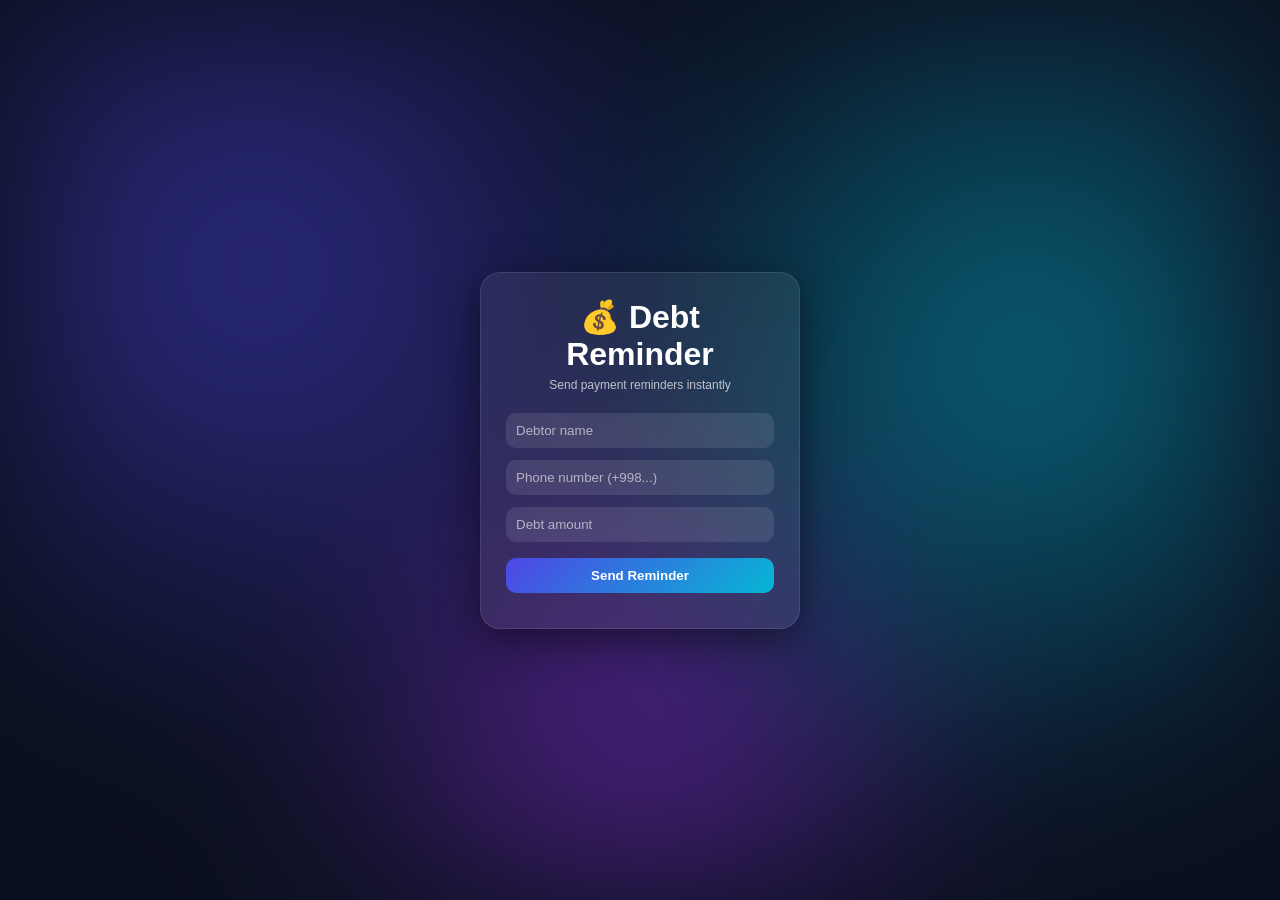
==== index.html @ e1d7fa5c "add a send.php" ====
<!DOCTYPE html>
<html lang="en">
<head>
  <meta charset="UTF-8">
  <title>Debt Reminder System</title>
  <link rel="stylesheet" href="style.css">
</head>
<body>

<div class="bg"></div>

<div class="container">

  <div class="card">

    <h1>💰 Debt Reminder</h1>
    <p class="sub">Send payment reminders instantly</p>

    <input type="text" id="name" placeholder="Debtor name">
    <input type="text" id="phone" placeholder="Phone number (+998...)">
    <input type="text" id="amount" placeholder="Debt amount">

    <button onclick="sendData()">Send Reminder</button>

    <div id="result"></div>

  </div>

</div>

<script src="script.js"></script>
</body>
</html>
---- style.css ----
* {
  margin: 0;
  padding: 0;
  box-sizing: border-box;
  font-family: Arial;
}

body {
  height: 100vh;
  display: flex;
  justify-content: center;
  align-items: center;
  background: #0b1020;
  overflow: hidden;
}

/* glowing background */
.bg {
  position: absolute;
  width: 100%;
  height: 100%;
  background:
    radial-gradient(circle at 20% 30%, #4f46e5, transparent 40%),
    radial-gradient(circle at 80% 40%, #06b6d4, transparent 40%),
    radial-gradient(circle at 50% 80%, #9333ea, transparent 40%);
  filter: blur(80px);
  opacity: 0.5;
}

.container {
  z-index: 1;
}

.card {
  width: 320px;
  padding: 25px;
  border-radius: 20px;
  background: rgba(255,255,255,0.07);
  backdrop-filter: blur(20px);
  border: 1px solid rgba(255,255,255,0.1);
  box-shadow: 0 10px 40px rgba(0,0,0,0.5);
  text-align: center;
  color: white;
}

h1 {
  margin-bottom: 5px;
}

.sub {
  font-size: 12px;
  opacity: 0.7;
  margin-bottom: 15px;
}

input {
  width: 100%;
  padding: 10px;
  margin: 6px 0;
  border-radius: 10px;
  border: none;
  outline: none;
  background: rgba(255,255,255,0.1);
  color: white;
}

input::placeholder {
  color: rgba(255,255,255,0.6);
}

button {
  width: 100%;
  padding: 10px;
  margin-top: 10px;
  border: none;
  border-radius: 10px;
  background: linear-gradient(135deg,#4f46e5,#06b6d4);
  color: white;
  font-weight: bold;
  cursor: pointer;
  transition: 0.3s;
}

button:hover {
  transform: scale(1.05);
}

#result {
  margin-top: 10px;
  font-size: 13px;
  opacity: 0.8;
}
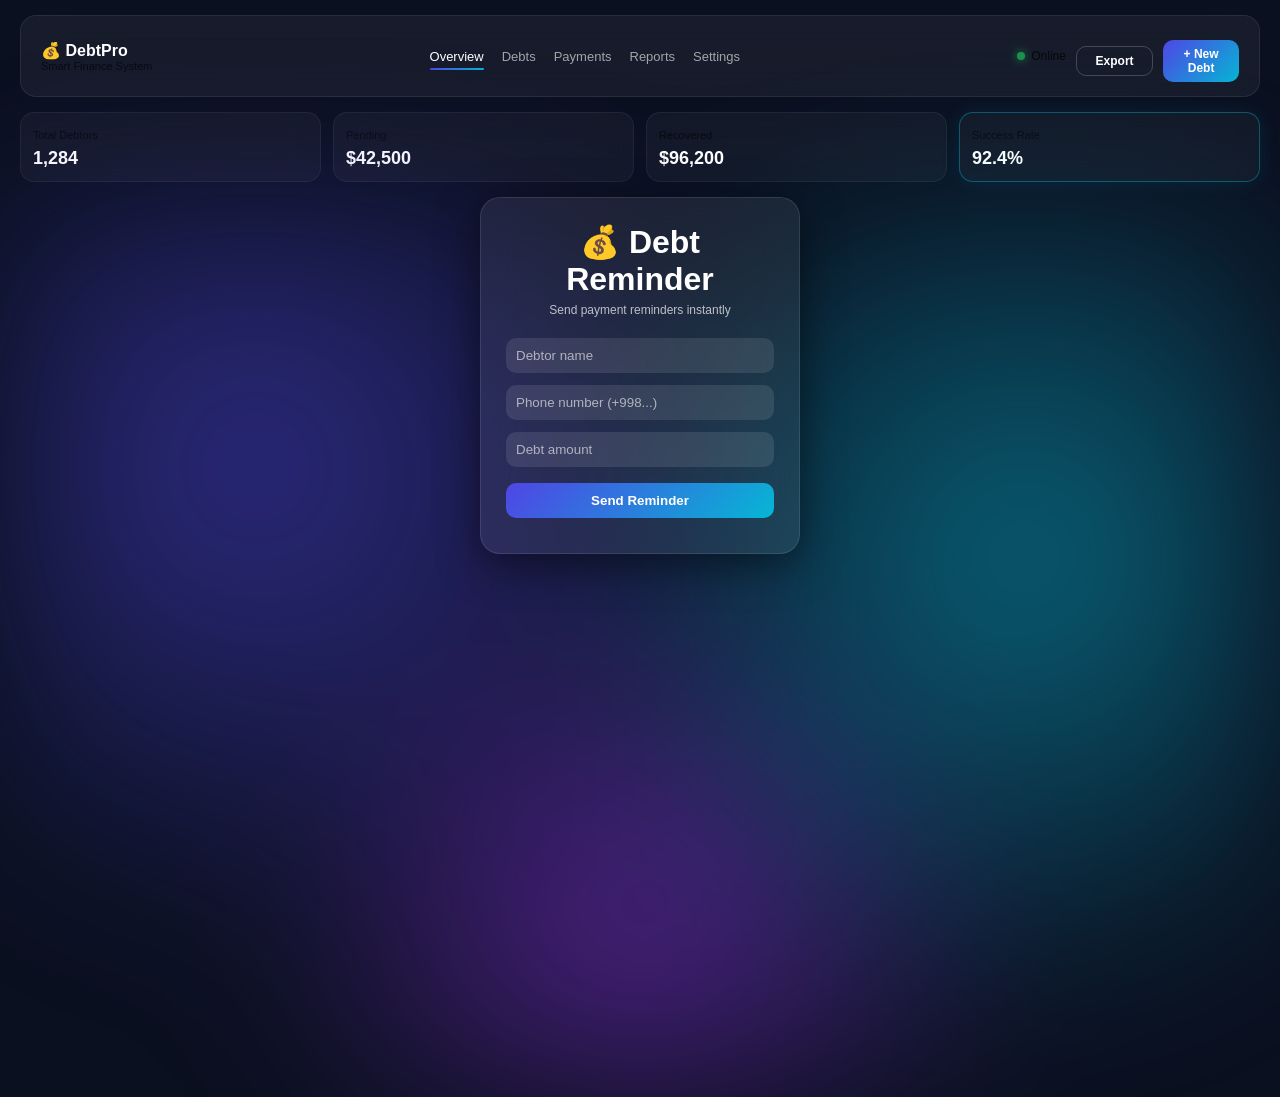
==== commit fe17c9a3: "add a header" ====
--- a/index.html
+++ b/index.html
@@ -6,6 +6,62 @@
   <link rel="stylesheet" href="style.css">
 </head>
 <body>
+ <header class="topbar">
+
+  <!-- LEFT -->
+  <div class="brand">
+    <div class="logo">💰 DebtPro</div>
+    <div class="tag">Smart Finance System</div>
+  </div>
+
+  <!-- CENTER -->
+  <nav class="menu">
+    <a href="#" class="active">Overview</a>
+    <a href="#">Debts</a>
+    <a href="#">Payments</a>
+    <a href="#">Reports</a>
+    <a href="#">Settings</a>
+  </nav>
+
+  <!-- RIGHT -->
+  <div class="right">
+
+    <div class="status">
+      <span class="dot"></span>
+      Online
+    </div>
+
+    <button class="btn ghost">Export</button>
+    <button class="btn primary">+ New Debt</button>
+
+  </div>
+
+</header>
+
+<!-- MINI DASH INFO BAR -->
+<section class="infobar">
+
+  <div class="info">
+    <span>Total Debtors</span>
+    <h3>1,284</h3>
+  </div>
+
+  <div class="info">
+    <span>Pending</span>
+    <h3>$42,500</h3>
+  </div>
+
+  <div class="info">
+    <span>Recovered</span>
+    <h3>$96,200</h3>
+  </div>
+
+  <div class="info highlight">
+    <span>Success Rate</span>
+    <h3>92.4%</h3>
+  </div>
+
+</section>
 
 <div class="bg"></div>
 
--- a/style.css
+++ b/style.css
@@ -7,7 +7,7 @@
 
 body {
   height: 100vh;
-  display: flex;
+  
   justify-content: center;
   align-items: center;
   background: #0b1020;
@@ -28,6 +28,8 @@
 }
 
 .container {
+  display: flex;
+  justify-content: center;
   z-index: 1;
 }
 
@@ -89,4 +91,293 @@
   margin-top: 10px;
   font-size: 13px;
   opacity: 0.8;
+}
+
+/* HERO SECTION */
+.hero {
+  padding: 20px 40px;
+  color: white;
+}
+
+/* NAVBAR */
+.navbar {
+  display: flex;
+  justify-content: space-between;
+  align-items: center;
+  padding: 15px 20px;
+
+  background: rgba(255,255,255,0.06);
+  backdrop-filter: blur(20px);
+  border: 1px solid rgba(255,255,255,0.1);
+  border-radius: 15px;
+}
+
+/* LOGO */
+.logo {
+  font-weight: bold;
+  font-size: 18px;
+  display: flex;
+  align-items: center;
+  gap: 10px;
+}
+
+.badge {
+  font-size: 10px;
+  background: #06b6d4;
+  padding: 3px 8px;
+  border-radius: 20px;
+}
+
+/* NAV LINKS */
+.nav {
+  display: flex;
+  gap: 18px;
+}
+
+.nav a {
+  color: white;
+  text-decoration: none;
+  font-size: 13px;
+  opacity: 0.7;
+  transition: 0.3s;
+}
+
+.nav a:hover {
+  opacity: 1;
+}
+
+/* ACTION BUTTONS */
+.actions {
+  display: flex;
+  gap: 10px;
+}
+
+.login {
+  padding: 6px 12px;
+  border-radius: 10px;
+  border: 1px solid rgba(255,255,255,0.2);
+  background: transparent;
+  color: white;
+}
+
+.primary {
+  padding: 6px 14px;
+  border: none;
+  border-radius: 10px;
+  background: linear-gradient(135deg,#4f46e5,#06b6d4);
+  color: white;
+  cursor: pointer;
+}
+
+/* HERO CONTENT */
+.hero-content {
+  text-align: center;
+  margin-top: 50px;
+}
+
+.hero-content h1 {
+  font-size: 36px;
+  line-height: 1.2;
+}
+
+.hero-content p {
+  margin-top: 10px;
+  opacity: 0.7;
+  font-size: 14px;
+}
+
+/* STATS */
+.stats {
+  display: flex;
+  justify-content: center;
+  gap: 30px;
+  margin-top: 25px;
+}
+
+.stat {
+  background: rgba(255,255,255,0.06);
+  padding: 15px;
+  border-radius: 12px;
+  width: 120px;
+  backdrop-filter: blur(10px);
+}
+
+.stat h3 {
+  font-size: 18px;
+  color: #06b6d4;
+}
+
+.stat span {
+  font-size: 11px;
+  opacity: 0.7;
+}
+
+/* CTA */
+.cta {
+  margin-top: 25px;
+  display: flex;
+  justify-content: center;
+  gap: 15px;
+}
+
+.cta button {
+  padding: 10px 15px;
+  border-radius: 12px;
+  border: none;
+  cursor: pointer;
+  font-weight: bold;
+}
+
+.cta button:first-child {
+  background: linear-gradient(135deg,#4f46e5,#06b6d4);
+  color: white;
+}
+
+.ghost {
+  background: transparent;
+  border: 1px solid rgba(255,255,255,0.2);
+  color: white;
+}
+/* TOP BAR */
+.topbar {
+  display: flex;
+  justify-content: space-between;
+  align-items: center;
+
+  padding: 14px 20px;
+  margin: 15px 20px;
+
+  background: rgba(255,255,255,0.05);
+  backdrop-filter: blur(25px);
+
+  border: 1px solid rgba(255,255,255,0.08);
+  border-radius: 16px;
+}
+
+/* BRAND */
+.brand {
+  display: flex;
+  flex-direction: column;
+}
+
+.logo {
+  font-weight: 700;
+  font-size: 16px;
+  color: white;
+}
+
+.tag {
+  font-size: 11px;
+  opacity: 0.6;
+}
+
+/* MENU */
+.menu {
+  display: flex;
+  gap: 18px;
+}
+
+.menu a {
+  text-decoration: none;
+  color: white;
+  font-size: 13px;
+  opacity: 0.6;
+  position: relative;
+  transition: 0.3s;
+}
+
+.menu a:hover {
+  opacity: 1;
+}
+
+.menu a.active {
+  opacity: 1;
+}
+
+.menu a.active::after {
+  content: "";
+  position: absolute;
+  bottom: -6px;
+  left: 0;
+  width: 100%;
+  height: 2px;
+  background: linear-gradient(135deg,#4f46e5,#06b6d4);
+  border-radius: 10px;
+}
+
+/* RIGHT SIDE */
+.right {
+  display: flex;
+  align-items: center;
+  gap: 10px;
+}
+
+/* STATUS */
+.status {
+  display: flex;
+  align-items: center;
+  gap: 6px;
+  font-size: 12px;
+  opacity: 0.7;
+}
+
+.dot {
+  width: 8px;
+  height: 8px;
+  background: #22c55e;
+  border-radius: 50%;
+  box-shadow: 0 0 10px #22c55e;
+}
+
+/* BUTTONS */
+.btn {
+  padding: 7px 12px;
+  border-radius: 10px;
+  font-size: 12px;
+  cursor: pointer;
+  border: none;
+}
+
+.primary {
+  background: linear-gradient(135deg,#4f46e5,#06b6d4);
+  color: white;
+}
+
+.ghost {
+  background: transparent;
+  border: 1px solid rgba(255,255,255,0.2);
+  color: white;
+}
+
+/* INFO BAR */
+.infobar {
+  display: grid;
+  grid-template-columns: repeat(4, 1fr);
+  gap: 12px;
+
+  margin: 15px 20px;
+}
+
+.info {
+  background: rgba(255,255,255,0.04);
+  padding: 12px;
+  border-radius: 14px;
+  backdrop-filter: blur(15px);
+  border: 1px solid rgba(255,255,255,0.06);
+}
+
+.info span {
+  font-size: 11px;
+  opacity: 0.6;
+}
+
+.info h3 {
+  margin-top: 5px;
+  font-size: 18px;
+  color: white;
+}
+
+.info.highlight {
+  border: 1px solid rgba(6,182,212,0.4);
+  box-shadow: 0 0 20px rgba(6,182,212,0.1);
 }
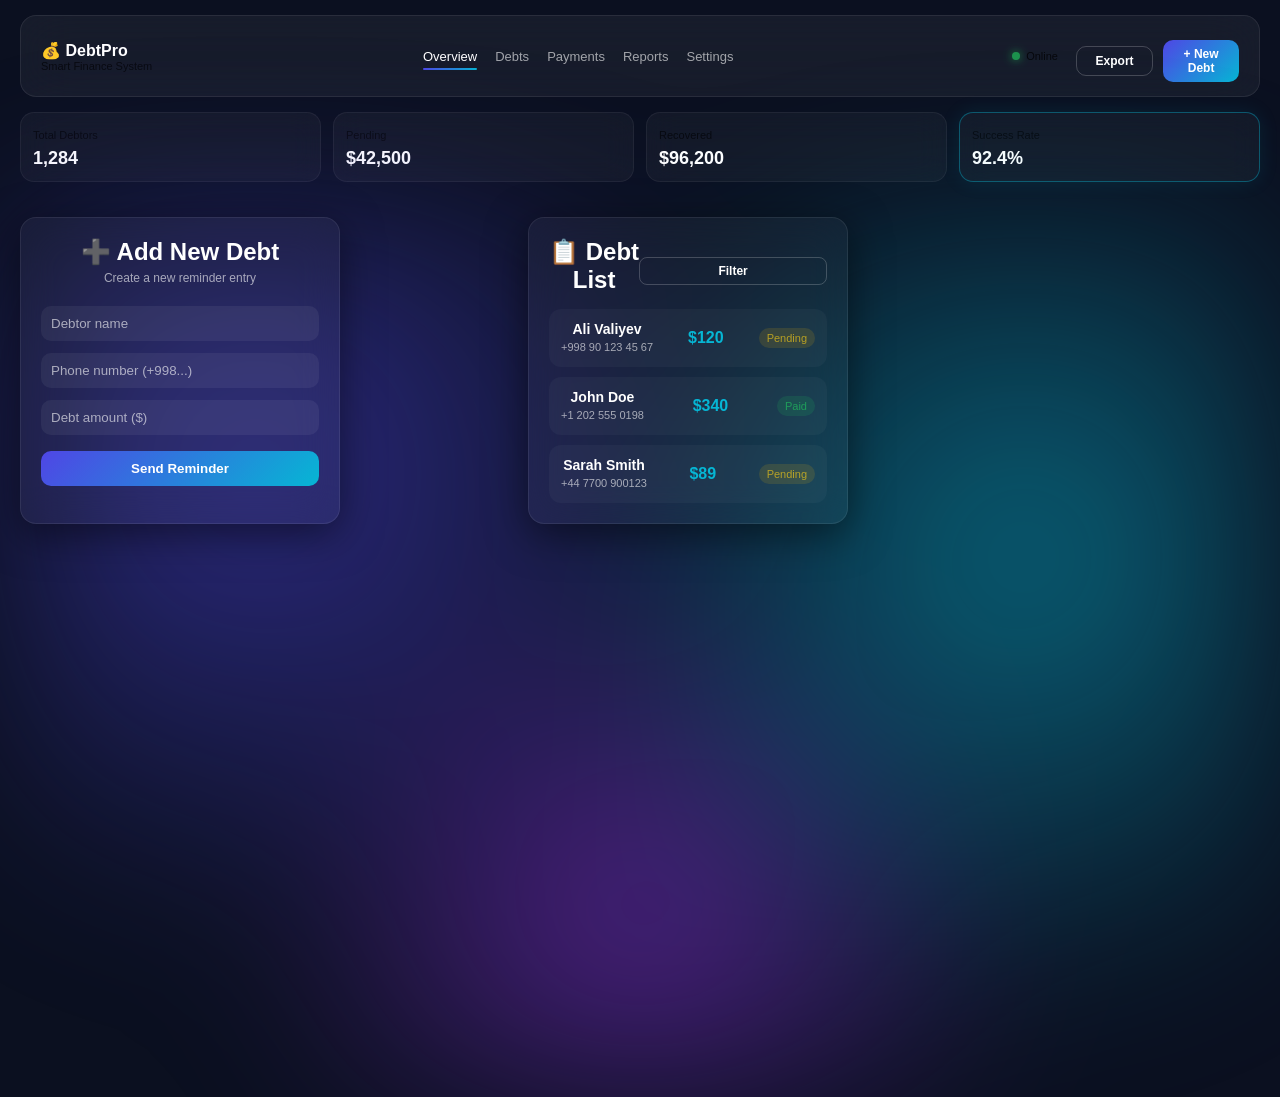
==== commit 4f8aed36: "add a main section" ====
--- a/index.html
+++ b/index.html
@@ -65,16 +65,17 @@
 
 <div class="bg"></div>
 
-<div class="container">
+<main class="section">
 
-  <div class="card">
+  <!-- ADD DEBT FORM -->
+  <div class="card form-card">
 
-    <h1>💰 Debt Reminder</h1>
-    <p class="sub">Send payment reminders instantly</p>
+    <h2>➕ Add New Debt</h2>
+    <p class="hint">Create a new reminder entry</p>
 
     <input type="text" id="name" placeholder="Debtor name">
     <input type="text" id="phone" placeholder="Phone number (+998...)">
-    <input type="text" id="amount" placeholder="Debt amount">
+    <input type="number" id="amount" placeholder="Debt amount ($)">
 
     <button onclick="sendData()">Send Reminder</button>
 
@@ -82,7 +83,48 @@
 
   </div>
 
-</div>
+  <!-- DEBT LIST -->
+  <div class="card list-card">
+
+    <div class="list-header">
+      <h2>📋 Debt List</h2>
+      <button class="small-btn">Filter</button>
+    </div>
+
+    <div class="debt-list">
+
+      <div class="item">
+        <div>
+          <h4>Ali Valiyev</h4>
+          <span>+998 90 123 45 67</span>
+        </div>
+        <div class="amount">$120</div>
+        <div class="status pending">Pending</div>
+      </div>
+
+      <div class="item">
+        <div>
+          <h4>John Doe</h4>
+          <span>+1 202 555 0198</span>
+        </div>
+        <div class="amount">$340</div>
+        <div class="status paid">Paid</div>
+      </div>
+
+      <div class="item">
+        <div>
+          <h4>Sarah Smith</h4>
+          <span>+44 7700 900123</span>
+        </div>
+        <div class="amount">$89</div>
+        <div class="status pending">Pending</div>
+      </div>
+
+    </div>
+
+  </div>
+
+</main>
 
 <script src="script.js"></script>
 </body>
--- a/style.css
+++ b/style.css
@@ -380,4 +380,133 @@
 .info.highlight {
   border: 1px solid rgba(6,182,212,0.4);
   box-shadow: 0 0 20px rgba(6,182,212,0.1);
+}
+/* SECTION LAYOUT */
+.section {
+  display: grid;
+  justify-content: center;
+  grid-template-columns: 1fr 1.5fr;
+  gap: 20px;
+  padding: 20px;
+}
+
+/* CARD */
+.card {
+  background: rgba(255,255,255,0.04);
+  border: 1px solid rgba(255,255,255,0.08);
+  backdrop-filter: blur(20px);
+  border-radius: 16px;
+  padding: 20px;
+}
+
+/* FORM */
+.form-card h2 {
+  margin-bottom: 5px;
+}
+
+.hint {
+  font-size: 12px;
+  opacity: 0.6;
+  margin-bottom: 15px;
+}
+
+input {
+  width: 100%;
+  margin: 6px 0;
+  padding: 10px;
+  border-radius: 10px;
+  border: none;
+  outline: none;
+  background: rgba(255,255,255,0.06);
+  color: white;
+}
+
+button {
+  width: 100%;
+  margin-top: 10px;
+  padding: 10px;
+  border-radius: 10px;
+  border: none;
+  background: linear-gradient(135deg,#4f46e5,#06b6d4);
+  color: white;
+  cursor: pointer;
+}
+
+/* LIST */
+.list-header {
+  display: flex;
+  justify-content: space-between;
+  align-items: center;
+}
+
+.small-btn {
+  padding: 6px 10px;
+  font-size: 12px;
+  border-radius: 8px;
+  background: transparent;
+  border: 1px solid rgba(255,255,255,0.2);
+  color: white;
+}
+
+/* ITEMS */
+.debt-list {
+  margin-top: 15px;
+  display: flex;
+  flex-direction: column;
+  gap: 10px;
+}
+
+.item {
+  display: flex;
+  justify-content: space-between;
+  align-items: center;
+
+  padding: 12px;
+  border-radius: 12px;
+  background: rgba(255,255,255,0.03);
+  transition: 0.3s;
+}
+
+.item:hover {
+  background: rgba(255,255,255,0.06);
+  transform: translateX(5px);
+}
+
+.item h4 {
+  font-size: 14px;
+}
+
+.item span {
+  font-size: 11px;
+  opacity: 0.6;
+}
+
+/* AMOUNT */
+.amount {
+  font-weight: bold;
+  color: #06b6d4;
+}
+
+/* STATUS */
+.status {
+  font-size: 11px;
+  padding: 4px 8px;
+  border-radius: 20px;
+}
+
+.pending {
+  background: rgba(234,179,8,0.2);
+  color: #facc15;
+}
+
+.paid {
+  background: rgba(34,197,94,0.2);
+  color: #22c55e;
+}
+
+/* RESPONSIVE */
+@media (max-width: 900px) {
+  .section {
+    grid-template-columns: 1fr;
+  }
 }
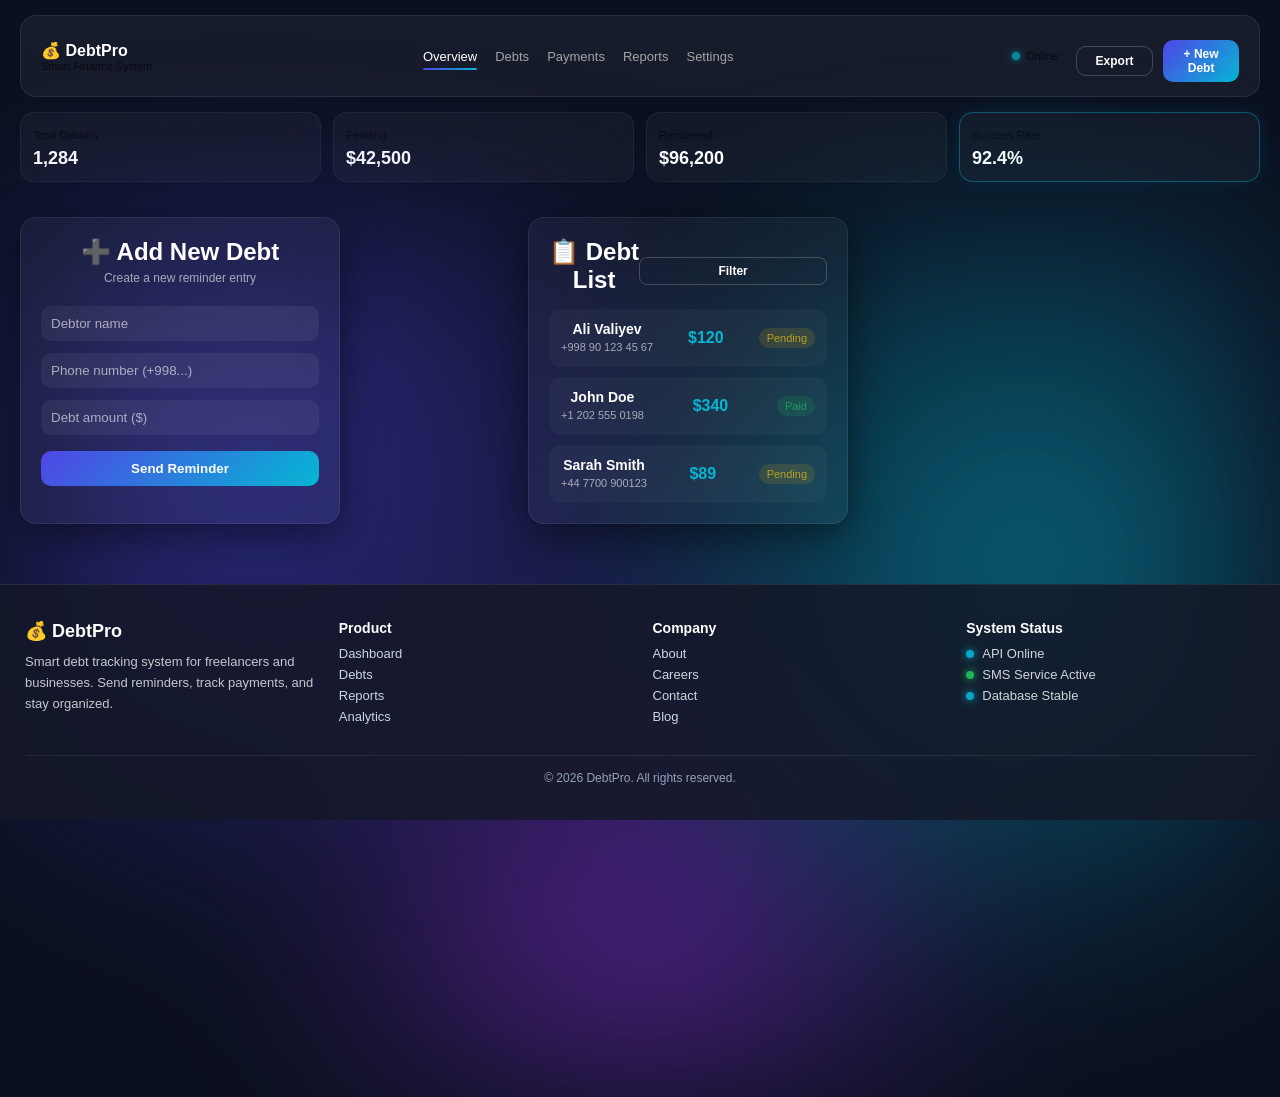
==== commit e3a3bf3e: "add a footer" ====
--- a/index.html
+++ b/index.html
@@ -127,5 +127,53 @@
 </main>
 
 <script src="script.js"></script>
+
+<footer class="footer">
+
+  <div class="footer-grid">
+
+    <!-- BRAND -->
+    <div class="f-box">
+      <h3>💰 DebtPro</h3>
+      <p>Smart debt tracking system for freelancers and businesses. Send reminders, track payments, and stay organized.</p>
+    </div>
+
+    <!-- LINKS -->
+    <div class="f-box">
+      <h4>Product</h4>
+      <a href="#">Dashboard</a>
+      <a href="#">Debts</a>
+      <a href="#">Reports</a>
+      <a href="#">Analytics</a>
+    </div>
+
+    <div class="f-box">
+      <h4>Company</h4>
+      <a href="#">About</a>
+      <a href="#">Careers</a>
+      <a href="#">Contact</a>
+      <a href="#">Blog</a>
+    </div>
+
+    <div class="f-box">
+      <h4>System Status</h4>
+      <div class="status-line">
+        <span class="dot"></span> API Online
+      </div>
+      <div class="status-line">
+        <span class="dot green"></span> SMS Service Active
+      </div>
+      <div class="status-line">
+        <span class="dot"></span> Database Stable
+      </div>
+    </div>
+
+  </div>
+
+  <div class="footer-bottom">
+    <p>© 2026 DebtPro. All rights reserved.</p>
+  </div>
+
+</footer>
 </body>
 </html>
--- a/style.css
+++ b/style.css
@@ -6,10 +6,6 @@
 }
 
 body {
-  height: 100vh;
-  
-  justify-content: center;
-  align-items: center;
   background: #0b1020;
   overflow: hidden;
 }
@@ -509,4 +505,103 @@
   .section {
     grid-template-columns: 1fr;
   }
+}
+.footer {
+  margin-top: 40px;
+  padding: 35px 25px;
+
+  background: rgba(20, 24, 40, 0.85);
+  backdrop-filter: blur(15px);
+
+  border-top: 1px solid rgba(255,255,255,0.08);
+  color: #e5e7eb; /* 👈 text visible */
+}
+
+/* GRID */
+.footer-grid {
+  display: grid;
+  grid-template-columns: repeat(4, 1fr);
+  gap: 25px;
+}
+
+/* BOX */
+.f-box h3 {
+  font-size: 18px;
+  margin-bottom: 10px;
+  color: white;
+}
+
+.f-box h4 {
+  font-size: 14px;
+  margin-bottom: 10px;
+  color: #ffffff;
+}
+
+.f-box p {
+  font-size: 13px;
+  line-height: 1.6;
+  opacity: 0.85; /* 👈 ko‘rinadigan qilindi */
+}
+
+/* LINKS */
+.f-box a {
+  display: block;
+  text-decoration: none;
+  color: #cbd5e1; /* 👈 ochroq kulrang */
+  font-size: 13px;
+  margin-bottom: 6px;
+  transition: 0.3s;
+}
+
+.f-box a:hover {
+  color: #06b6d4;
+  transform: translateX(4px);
+}
+
+/* STATUS */
+.status-line {
+  font-size: 13px;
+  opacity: 0.9;
+  margin-bottom: 6px;
+  display: flex;
+  align-items: center;
+  gap: 8px;
+  color: #e5e7eb;
+}
+
+.dot {
+  width: 8px;
+  height: 8px;
+  border-radius: 50%;
+  background: #06b6d4;
+  box-shadow: 0 0 8px #06b6d4;
+}
+
+.dot.green {
+  background: #22c55e;
+  box-shadow: 0 0 8px #22c55e;
+}
+
+/* BOTTOM */
+.footer-bottom {
+  text-align: center;
+  margin-top: 25px;
+  padding-top: 15px;
+
+  border-top: 1px solid rgba(255,255,255,0.08);
+  font-size: 12px;
+  color: #94a3b8; /* 👈 readable */
+}
+
+/* RESPONSIVE */
+@media (max-width: 900px) {
+  .footer-grid {
+    grid-template-columns: 1fr 1fr;
+  }
+}
+
+@media (max-width: 500px) {
+  .footer-grid {
+    grid-template-columns: 1fr;
+  }
 }
